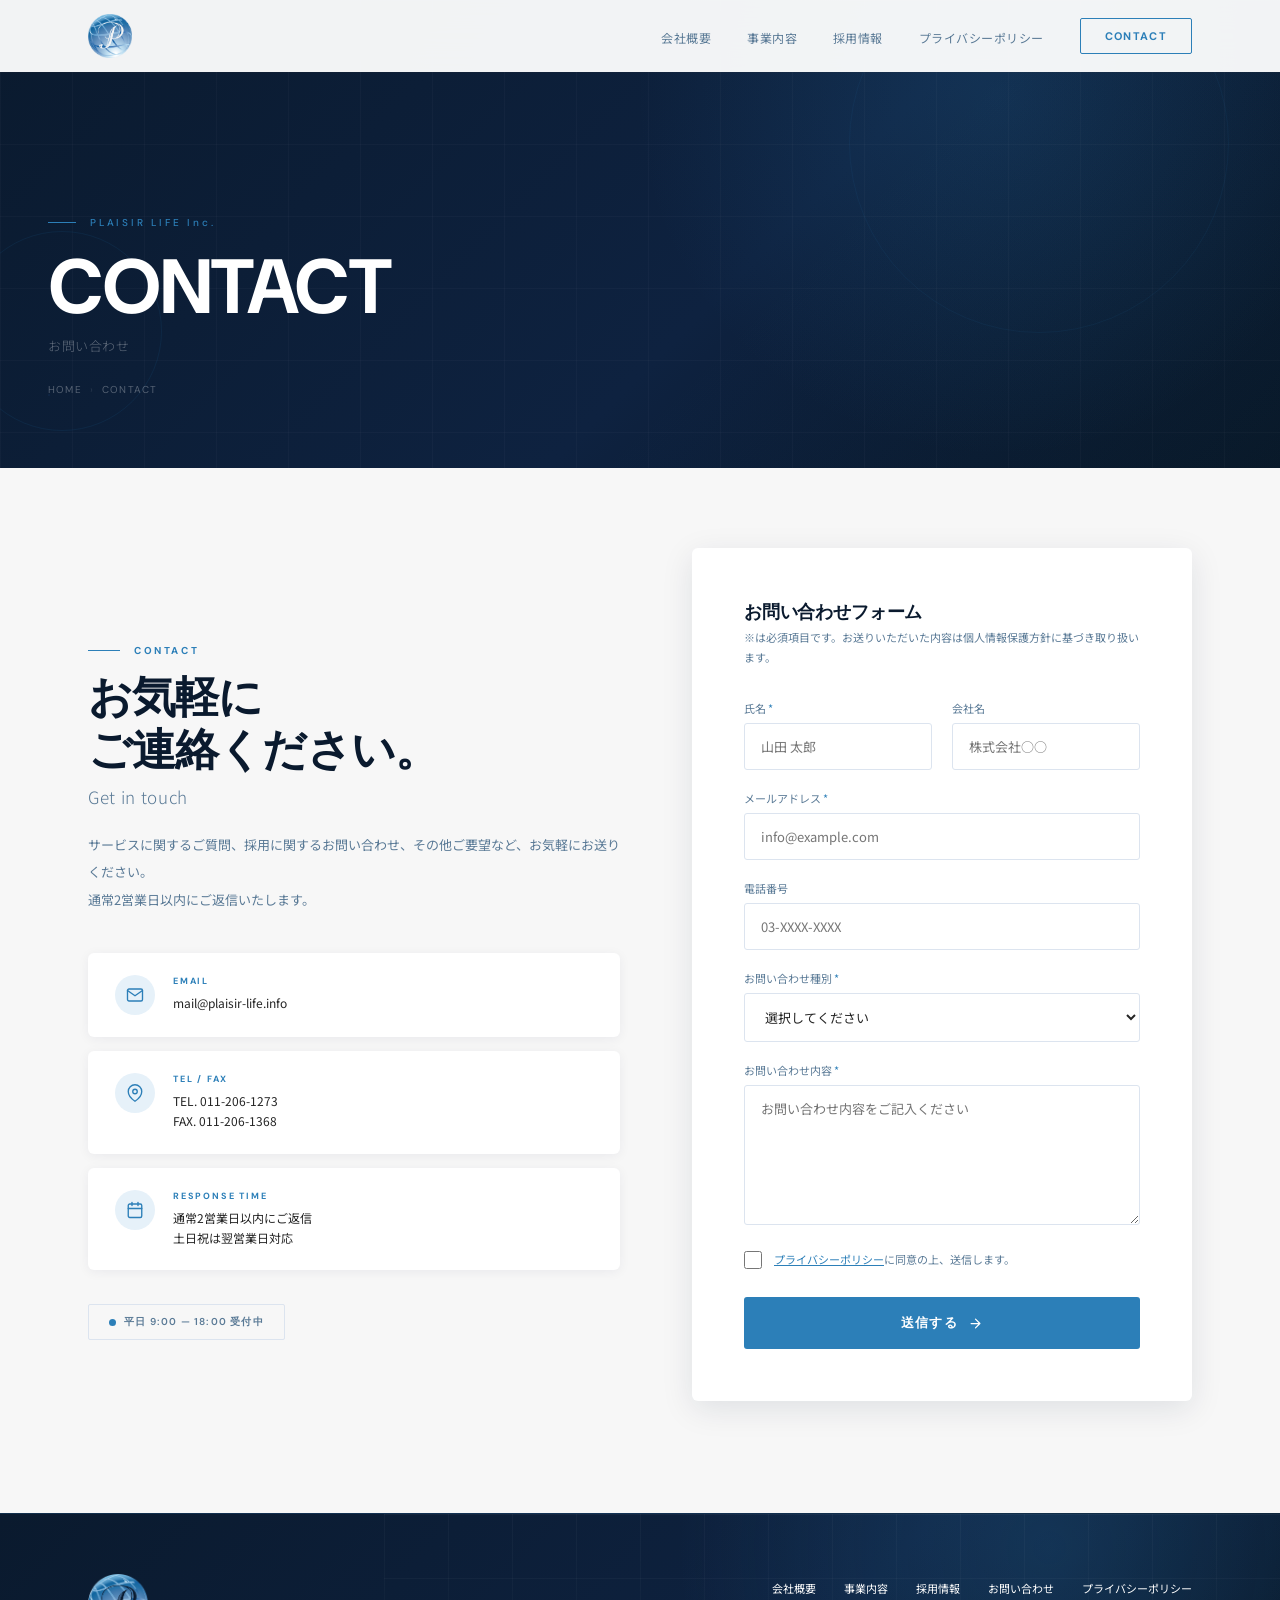
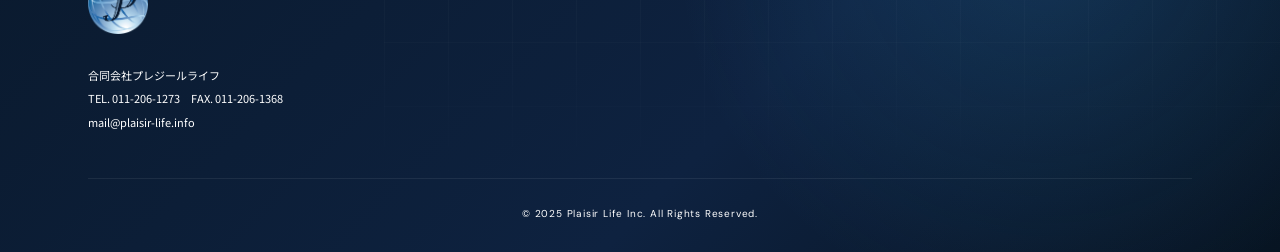
==== contact.html @ a633f7d4 "Add files via upload" ====
<!DOCTYPE html>
<html lang="ja">
<head>
<meta charset="UTF-8">
<meta name="viewport" content="width=device-width,initial-scale=1.0">
<title>お問い合わせ | Plaisir Life</title>
<link rel="preconnect" href="https://fonts.googleapis.com">
<link rel="stylesheet" href="https://fonts.googleapis.com/css2?family=Noto+Sans+JP:wght@300;400;500;700&family=DM+Sans:ital,opsz,wght@0,9..40,300;0,9..40,400;0,9..40,500;0,9..40,700;0,9..40,800;1,9..40,300&display=swap">
<link rel="stylesheet" href="css/common.css">
<link rel="stylesheet" href="css/contact.css">
</head>
<body class="page-sub">

<!-- HEADER -->
<header id="hd">
  <div class="hd-inner">
    <a href="index.html" class="logo"><img src="img/plaisir-life_logo.png" alt="Plaisir Life"></a>
    <ul class="nav">
      <li><a href="index.html#about">会社概要</a></li>
      <li><a href="index.html#biz">事業内容</a></li>
      <li><a href="index.html#rec">採用情報</a></li>
      <li><a href="privacy.html">プライバシーポリシー</a></li>
      <li><a href="contact.html" class="nav-cta"><span>CONTACT</span></a></li>
    </ul>
    <button class="hbg" id="hbg" aria-label="メニュー"><i></i><i></i><i></i></button>
  </div>
  <nav id="mnav">
    <a href="index.html#about" onclick="cm()">会社概要</a>
    <a href="index.html#biz"   onclick="cm()">事業内容</a>
    <a href="index.html#rec"   onclick="cm()">採用情報</a>
    <a href="privacy.html"     onclick="cm()">プライバシーポリシー</a>
    <a href="contact.html"     onclick="cm()">お問い合わせ</a>
  </nav>
</header>

<!-- PAGE HERO -->
<section id="page-hero">
  <div class="page-hero-bg"></div>
  <div class="ph-ring"></div>
  <div class="ph-ring"></div>
  <div class="ph-ring"></div>
  <div class="page-hero-c">
    <p class="ph-eyebrow">PLAISIR LIFE Inc.</p>
    <h1 class="ph-h1">CONTACT</h1>
    <p class="ph-sub">お問い合わせ</p>
    <div class="breadcrumb">
      <a href="index.html">HOME</a>
      <span class="breadcrumb-sep">›</span>
      <span>CONTACT</span>
    </div>
  </div>
</section>

<!-- CONTACT BODY -->
<section id="contact-body">
  <div class="wrap">
    <div class="contact-layout">

      <!-- 左：インフォ -->
      <div class="contact-info fi">
        <div class="sl"><span>Contact</span></div>
        <h2 class="contact-h2">お気軽に<br>ご連絡ください。<small>Get in touch</small></h2>
        <p class="contact-lead">サービスに関するご質問、採用に関するお問い合わせ、その他ご要望など、お気軽にお送りください。<br>通常2営業日以内にご返信いたします。</p>

        <div class="info-card fi d1">
          <div class="info-icon">
            <svg width="18" height="18" viewBox="0 0 24 24" fill="none" stroke="#2c7fb8" stroke-width="1.8" stroke-linecap="round" stroke-linejoin="round"><path d="M4 4h16c1.1 0 2 .9 2 2v12c0 1.1-.9 2-2 2H4c-1.1 0-2-.9-2-2V6c0-1.1.9-2 2-2z"/><polyline points="22,6 12,13 2,6"/></svg>
          </div>
          <div class="info-text">
            <p>EMAIL</p>
            <p>mail@plaisir-life.info</p>
          </div>
        </div>

        <div class="info-card fi d2">
          <div class="info-icon">
            <svg width="18" height="18" viewBox="0 0 24 24" fill="none" stroke="#2c7fb8" stroke-width="1.8" stroke-linecap="round" stroke-linejoin="round"><path d="M21 10c0 7-9 13-9 13S3 17 3 10a9 9 0 0 1 18 0z"/><circle cx="12" cy="10" r="3"/></svg>
          </div>
          <div class="info-text">
            <p>TEL / FAX</p>
            <p>TEL. 011-206-1273<br>FAX. 011-206-1368</p>
          </div>
        </div>

        <div class="info-card fi d3">
          <div class="info-icon">
            <svg width="18" height="18" viewBox="0 0 24 24" fill="none" stroke="#2c7fb8" stroke-width="1.8" stroke-linecap="round" stroke-linejoin="round"><rect x="3" y="4" width="18" height="18" rx="2" ry="2"/><line x1="16" y1="2" x2="16" y2="6"/><line x1="8" y1="2" x2="8" y2="6"/><line x1="3" y1="10" x2="21" y2="10"/></svg>
          </div>
          <div class="info-text">
            <p>RESPONSE TIME</p>
            <p>通常2営業日以内にご返信<br>土日祝は翌営業日対応</p>
          </div>
        </div>

        <div class="hours-badge fi d3">
          <span class="hours-dot"></span>
          平日 9:00 — 18:00 受付中
        </div>
      </div>

      <!-- 右：フォーム -->
      <div class="fi d1">
        <div class="form-card">
          <div id="form-area">
            <h3 class="form-h3">お問い合わせフォーム</h3>
            <p class="form-sub">※は必須項目です。お送りいただいた内容は個人情報保護方針に基づき取り扱います。</p>
            <form id="cform" onsubmit="hs(event)">
              <div class="frow">
                <div>
                  <label class="flbl">氏名 <span class="req">*</span></label>
                  <input type="text" placeholder="山田 太郎" required>
                </div>
                <div>
                  <label class="flbl">会社名</label>
                  <input type="text" placeholder="株式会社○○">
                </div>
              </div>
              <div class="fg">
                <label class="flbl">メールアドレス <span class="req">*</span></label>
                <input type="email" placeholder="info@example.com" required>
              </div>
              <div class="fg">
                <label class="flbl">電話番号</label>
                <input type="tel" placeholder="03-XXXX-XXXX">
              </div>
              <div class="fg">
                <label class="flbl">お問い合わせ種別 <span class="req">*</span></label>
                <select required>
                  <option value="">選択してください</option>
                  <option>サービスについて</option>
                  <option>KAMUI BASEについて</option>
                  <option>採用について</option>
                  <option>その他</option>
                </select>
              </div>
              <div class="fg">
                <label class="flbl">お問い合わせ内容 <span class="req">*</span></label>
                <textarea placeholder="お問い合わせ内容をご記入ください" required></textarea>
              </div>
              <label class="privacy-check">
                <input type="checkbox" required>
                <span><a href="privacy.html">プライバシーポリシー</a>に同意の上、送信します。</span>
              </label>
              <button type="submit" class="sbtn" id="sbtn">
                <span>送信する</span>
                <svg class="arr" width="15" height="15" viewBox="0 0 24 24" fill="none" stroke="currentColor" stroke-width="2" stroke-linecap="round" stroke-linejoin="round"><path d="M5 12h14M12 5l7 7-7 7"/></svg>
              </button>
            </form>
          </div>
          <div class="form-done" id="form-done">
            <div class="done-icon">
              <svg width="28" height="28" viewBox="0 0 24 24" fill="none" stroke="#2c7fb8" stroke-width="2" stroke-linecap="round" stroke-linejoin="round"><polyline points="20 6 9 17 4 12"/></svg>
            </div>
            <h3>送信が完了しました</h3>
            <p>お問い合わせありがとうございます。<br>内容を確認のうえ、2営業日以内にご返信いたします。</p>
          </div>
        </div>
      </div>

    </div>
  </div>
</section>

<!-- FOOTER -->
<footer>
  <div class="ft-inner">
    <div class="ft-top">
      <div>
        <div class="ft-logo"><img src="img/plaisir-life_logo.png" alt="Plaisir Life"></div>
        <div class="ft-addr">合同会社プレジールライフ<br>TEL. 011-206-1273　FAX. 011-206-1368<br>mail@plaisir-life.info</div>
      </div>
      <ul class="ft-links">
        <li><a href="index.html#about">会社概要</a></li>
        <li><a href="index.html#biz">事業内容</a></li>
        <li><a href="index.html#rec">採用情報</a></li>
        <li><a href="contact.html">お問い合わせ</a></li>
        <li><a href="privacy.html">プライバシーポリシー</a></li>
      </ul>
    </div>
    <p class="ft-copy">© 2025 Plaisir Life Inc. All Rights Reserved.</p>
  </div>
</footer>

<script src="js/common.js"></script>
<script src="js/contact.js"></script>
</body>
</html>
---- css/common.css ----
/* ══ Reset ══════════════════════════════════════════════ */
*,*::before,*::after{margin:0;padding:0;box-sizing:border-box}
html,body{margin:0;padding:0}
html{scroll-behavior:smooth}
html{background:#eef4f9}
body{font-family:'Noto Sans JP',sans-serif;color:#0a1929;background:#eef4f9;overflow-x:hidden}
a{text-decoration:none;color:inherit}
img{display:block;width:100%;height:100%;object-fit:cover}

/* ══ Variables ══════════════════════════════════════════ */
:root{
  --blue:#1d5e8d;
  --blue-deep:#143f5f;
  --blue-mid:#2c7fb8;
  --green:#2c7fb8;
  --green-deep:#1d5e8d;
  --green-light:#e6f1f9;
  --navy:#0a1a2e;
  --navy2:#0e2240;
  --white:#ffffff;
  --off:#f7f7f7;
  --gray:#f0f4f8;
  --border:#dce4ef;
  --text:#252525;
  --muted:#5a7a96;
  --shadow-sm:0 2px 12px rgba(10,25,60,.06);
  --shadow-md:0 8px 32px rgba(10,25,60,.10);
  --shadow-lg:0 20px 60px rgba(10,25,60,.14);
}

/* ══ FadeIn ═════════════════════════════════════════════ */
.fi{opacity:0;transform:translateY(36px);transition:opacity .8s cubic-bezier(.22,1,.36,1),transform .8s cubic-bezier(.22,1,.36,1)}
.fi.fl{transform:translateX(-36px)}
.fi.fr{transform:translateX(36px)}
.fi.vis{opacity:1;transform:translate(0,0)}
.fi.d1{transition-delay:.1s}.fi.d2{transition-delay:.2s}.fi.d3{transition-delay:.3s}
.fi.d4{transition-delay:.4s}.fi.d5{transition-delay:.5s}

/* ══ Layout ═════════════════════════════════════════════ */
.wrap{max-width:1200px;margin:0 auto;padding:0 48px}
@media(max-width:768px){.wrap{padding:0 20px}}

/* ══ SecLabel ═══════════════════════════════════════════ */
.sl{display:flex;align-items:center;gap:14px;margin-bottom:14px}
.sl::before{content:'';display:block;width:32px;height:1.5px;background:var(--green);flex-shrink:0}
.sl span{font-family:'DM Sans',sans-serif;font-size:10px;letter-spacing:.26em;color:var(--green);font-weight:700;text-transform:uppercase}

/* ══ Arrow SVG ══════════════════════════════════════════ */
.arr{display:inline-block;transition:transform .3s cubic-bezier(.22,1,.36,1)}

/* ══════════════════════════════════════════════════════ */
/* HEADER (全ページ共通)                                    */
/* ══════════════════════════════════════════════════════ */
#hd{
  position:fixed;top:0;left:0;right:0;z-index:200;
  transition:background .5s,box-shadow .5s,backdrop-filter .5s;
}
.hd-inner{max-width:1200px;margin:0 auto;padding:0 48px;height:72px;display:flex;align-items:center;justify-content:space-between}
@media(max-width:768px){.hd-inner{padding:0 20px}}

/* デフォルト：透過＋白文字（ダークなページヒーロー上で使用） */
.logo{display:inline-flex;align-items:center;height:44px}
.logo img{height:100%;width:auto;display:block;object-fit:contain;transition:filter .4s}
.logo .logo-txt{
  display:inline-flex;align-items:center;align-self:stretch;
  margin-left:14px;padding-left:14px;
  border-left:1px solid rgba(10,26,46,.18);
  font-family:'DM Sans',sans-serif;font-weight:500;font-size:17px;
  letter-spacing:.02em;color:var(--navy);line-height:1;
  transition:color .4s,border-color .4s;
}
.nav{display:flex;gap:36px;align-items:center;list-style:none}
.nav a{font-family:'Noto Sans JP',sans-serif;font-size:12px;letter-spacing:.04em;color:rgba(255,255,255,.75);transition:color .25s}
.nav a:hover{color:var(--green)!important}

/* スクロール時：白背景＋ナビ文字 */
#hd.on{
  background:rgba(255,255,255,.95);
  box-shadow:0 1px 0 rgba(0,0,0,.07);
  backdrop-filter:blur(16px);
  -webkit-backdrop-filter:blur(16px);
}
#hd.on .nav a{color:var(--muted)}

/* CONTACTボタン */
.nav a.nav-cta{
  display:inline-flex;align-items:center;
  font-family:'DM Sans',sans-serif;font-size:11px;font-weight:700;letter-spacing:.12em;
  padding:10px 24px;border-radius:2px;
  border:1.5px solid var(--green);color:var(--green)!important;
  position:relative;overflow:hidden;transition:color .3s!important;
}
.nav a.nav-cta::before{
  content:'';position:absolute;inset:0;background:var(--green);
  transform:translateX(-101%);transition:transform .35s cubic-bezier(.22,1,.36,1);
}
.nav a.nav-cta:hover{color:#fff!important}
.nav a.nav-cta:hover::before{transform:translateX(0)}
.nav a.nav-cta span{position:relative;z-index:1}

/* ハンバーガー */
.hbg{display:none;flex-direction:column;gap:6px;padding:4px;background:none;border:none;cursor:pointer}
.hbg i{display:block;width:24px;height:1.5px;background:#fff;transition:transform .35s,opacity .35s,background .4s}
#hd.on .hbg i{background:var(--navy)}
.hbg.op i:nth-child(1){transform:translateY(7.5px) rotate(45deg)}
.hbg.op i:nth-child(2){opacity:0}
.hbg.op i:nth-child(3){transform:translateY(-7.5px) rotate(-45deg)}
#mnav{display:none;background:#fff;border-top:1px solid var(--border);padding:8px 20px 24px}
#mnav a{display:block;padding:15px 0;border-bottom:1px solid var(--border);font-family:'Noto Sans JP',sans-serif;font-size:13px;color:var(--text)}
@media(max-width:900px){.nav{display:none}.hbg{display:flex}}

/* トップページ用：ライトなヒーロー上で使うため、初期状態をネイビー文字に上書き */
.page-top .nav a{color:var(--muted)}
.page-top .hbg i{background:var(--navy)}
.page-top #hd.on{background:#ffffff;backdrop-filter:none;-webkit-backdrop-filter:none;box-shadow:0 1px 0 rgba(0,0,0,.08)}

/* ══════════════════════════════════════════════════════ */
/* PAGE HERO (下層ページ共通)                              */
/* ══════════════════════════════════════════════════════ */
#page-hero{
  min-height:52vh;background:var(--navy);
  display:flex;align-items:flex-end;
  position:relative;overflow:hidden;
  padding:140px 48px 72px;
}
@media(max-width:768px){#page-hero{padding:120px 20px 52px;min-height:44vh}}
.page-hero-bg{
  position:absolute;inset:0;
  background:
    radial-gradient(circle at 78% 20%,rgba(44,127,184,.18),transparent 34%),
    linear-gradient(135deg,var(--navy) 0%,var(--navy2) 58%,#071422 100%);
  opacity:1;z-index:0;
}
#page-hero::before{
  content:'';position:absolute;inset:0;z-index:1;
  background-image:linear-gradient(rgba(255,255,255,.025) 1px,transparent 1px),
    linear-gradient(90deg,rgba(255,255,255,.025) 1px,transparent 1px);
  background-size:72px 72px;
}
#page-hero::after{
  content:'';position:absolute;z-index:1;
  top:0;right:0;width:55%;height:100%;
  background:linear-gradient(135deg,transparent 40%,rgba(44,127,184,.05) 100%);
  clip-path:polygon(20% 0,100% 0,100% 100%,0 100%);
}
.ph-ring{position:absolute;border-radius:50%;border:1px solid rgba(44,127,184,.12);pointer-events:none}
.ph-ring:nth-child(1){width:600px;height:600px;top:-30%;right:-8%;z-index:1}
.ph-ring:nth-child(2){width:380px;height:380px;top:-10%;right:4%;border-color:rgba(44,127,184,.08);z-index:1}
.ph-ring:nth-child(3){width:200px;height:200px;bottom:8%;left:-3%;border-color:rgba(29,94,141,.16);z-index:1}
.page-hero-c{max-width:1200px;margin:0 auto;width:100%;position:relative;z-index:2}
.ph-eyebrow{
  font-family:'DM Sans',sans-serif;font-size:10px;font-weight:500;letter-spacing:.28em;
  color:var(--green);display:flex;align-items:center;gap:14px;margin-bottom:20px;
  animation:fuUp .9s cubic-bezier(.22,1,.36,1) both;
}
.ph-eyebrow::before{content:'';display:block;width:28px;height:1.5px;background:var(--green)}
.ph-h1{
  font-family:'DM Sans',sans-serif;font-weight:800;
  font-size:clamp(36px,6vw,80px);
  color:#fff;line-height:1;letter-spacing:-.02em;margin-bottom:10px;
  animation:fuUp .9s cubic-bezier(.22,1,.36,1) .1s both;
}
.ph-sub{
  font-family:'Noto Sans JP',sans-serif;font-size:13px;font-weight:300;
  color:rgba(255,255,255,.35);letter-spacing:.04em;
  animation:fuUp .9s cubic-bezier(.22,1,.36,1) .2s both;
}
.breadcrumb{
  display:flex;align-items:center;gap:8px;margin-top:28px;
  font-family:'DM Sans',sans-serif;font-size:10px;letter-spacing:.12em;
  color:rgba(255,255,255,.3);
  animation:fuUp .9s cubic-bezier(.22,1,.36,1) .3s both;
}
.breadcrumb a{color:rgba(255,255,255,.3);transition:color .25s}
.breadcrumb a:hover{color:var(--green)}
.breadcrumb-sep{opacity:.4}

/* ══════════════════════════════════════════════════════ */
/* FOOTER (全ページ共通)                                    */
/* ══════════════════════════════════════════════════════ */
footer{
  background:
    radial-gradient(circle at 82% 10%,rgba(44,127,184,.22),transparent 34%),
    linear-gradient(135deg,var(--navy) 0%,var(--navy2) 58%,#071422 100%);
  padding:60px 0 32px;
  border-top:1px solid rgba(44,127,184,.18);
  position:relative;
  overflow:hidden;
}
footer::before{
  content:'';
  position:absolute;
  inset:0 0 auto auto;
  width:min(70vw,1180px);
  height:280px;
  background:
    linear-gradient(rgba(255,255,255,.04) 1px,transparent 1px),
    linear-gradient(90deg,rgba(255,255,255,.035) 1px,transparent 1px);
  background-size:64px 64px;
  background-position:top right;
  mask-image:linear-gradient(180deg,#000 0%,transparent 100%);
  -webkit-mask-image:linear-gradient(180deg,#000 0%,transparent 100%);
  pointer-events:none;
}
.ft-inner{max-width:1200px;margin:0 auto;padding:0 48px;position:relative;z-index:1}
@media(max-width:768px){.ft-inner{padding:0 20px}}
.ft-top{display:flex;justify-content:space-between;align-items:flex-start;flex-wrap:wrap;gap:36px;padding-bottom:44px;border-bottom:1px solid rgba(255,255,255,.07);margin-bottom:28px}
.ft-logo{display:inline-flex;align-items:center;height:60px;margin-bottom:30px}
.ft-logo img{height:100%;width:auto;display:block;object-fit:contain}
.ft-logo .logo-txt{
  display:inline-flex;align-items:center;align-self:stretch;
  margin-left:14px;padding-left:14px;
  border-left:1px solid rgba(255,255,255,.18);
  font-family:'DM Sans',sans-serif;font-weight:500;font-size:16px;
  letter-spacing:.02em;color:#fff;line-height:1;
}
.ft-addr{
  font-family:'Noto Sans JP',sans-serif;font-size:11px;color:#fff;line-height:2.1;
  max-width:420px;
}
.ft-links{display:flex;gap:28px;flex-wrap:wrap;list-style:none;align-items:center}
.ft-links a{font-family:'Noto Sans JP',sans-serif;font-size:11px;color:#fff;transition:color .25s}
.ft-links a:hover{color:var(--green)}
.ft-copy{font-family:'DM Sans',sans-serif;font-size:10px;color:#fff;letter-spacing:.08em;text-align:center}

/* ══ Keyframes ══════════════════════════════════════════ */
@keyframes fuUp{from{opacity:0;transform:translateY(28px)}to{opacity:1;transform:translateY(0)}}
---- css/contact.css ----
/* ══════════════════════════════════════════════════════ */
/* CONTACT BODY                                            */
/* ══════════════════════════════════════════════════════ */
#contact-body{background:var(--off);padding:80px 0 112px;position:relative;overflow:hidden}

.contact-layout{
  display:grid;
  grid-template-columns:1fr 500px;
  gap:72px;
  align-items:start;
}
@media(max-width:1024px){.contact-layout{grid-template-columns:1fr}}

/* 左：インフォ */
.contact-info{position:sticky;top:96px}
@media(max-width:1024px){.contact-info{position:static}}
.contact-h2{
  font-family:'DM Sans',sans-serif;font-weight:800;
  font-size:clamp(28px,3.5vw,44px);color:var(--navy);letter-spacing:-.02em;
  line-height:1.2;margin-bottom:8px;
}
.contact-h2 small{
  display:block;font-family:'Noto Sans JP',sans-serif;
  font-size:clamp(13px,1.5vw,17px);font-weight:300;
  letter-spacing:.04em;color:var(--muted);margin-top:10px;
}
.contact-lead{
  font-family:'Noto Sans JP',sans-serif;font-size:13px;
  color:var(--muted);line-height:2.1;margin:24px 0 40px;
}

/* インフォカード */
.info-card{
  display:flex;align-items:flex-start;gap:18px;
  padding:22px 24px;background:#fff;border-radius:6px;
  box-shadow:var(--shadow-sm);margin-bottom:14px;
  border-left:3px solid transparent;
  transition:border-color .3s,box-shadow .3s;
}
.info-card:hover{border-left-color:var(--green);box-shadow:var(--shadow-md)}
.info-icon{
  width:40px;height:40px;border-radius:50%;background:var(--green-light);
  display:flex;align-items:center;justify-content:center;flex-shrink:0;
}
.info-text p:first-child{
  font-family:'DM Sans',sans-serif;font-size:9px;font-weight:700;
  letter-spacing:.2em;color:var(--green);margin-bottom:6px;
}
.info-text p:last-child{
  font-family:'Noto Sans JP',sans-serif;font-size:12px;color:var(--text);line-height:1.7;
}

/* 対応時間バッジ */
.hours-badge{
  display:inline-flex;align-items:center;gap:8px;margin-top:20px;
  padding:10px 20px;border:1.5px solid var(--border);border-radius:2px;
  font-family:'DM Sans',sans-serif;font-size:10px;font-weight:600;
  letter-spacing:.12em;color:var(--muted);
}
.hours-dot{width:7px;height:7px;border-radius:50%;background:var(--green);animation:pulse 2s ease-in-out infinite}

/* 右：フォーム */
.form-card{background:#fff;border-radius:6px;padding:52px;box-shadow:var(--shadow-md)}
@media(max-width:600px){.form-card{padding:28px 20px}}
.form-h3{
  font-family:'DM Sans',sans-serif;font-weight:800;font-size:18px;
  color:var(--navy);letter-spacing:-.01em;margin-bottom:4px;
}
.form-sub{
  font-family:'Noto Sans JP',sans-serif;font-size:11px;color:var(--muted);
  margin-bottom:32px;line-height:1.8;
}
.frow{display:grid;grid-template-columns:1fr 1fr;gap:20px;margin-bottom:20px}
@media(max-width:560px){.frow{grid-template-columns:1fr}}
.fg{margin-bottom:20px}
.flbl{font-family:'Noto Sans JP',sans-serif;font-size:11px;color:var(--muted);display:block;margin-bottom:7px}
.flbl .req{color:var(--green)}
input[type=text],input[type=email],input[type=tel],select,textarea{
  width:100%;padding:13px 16px;
  border:1.5px solid var(--border);border-radius:3px;
  font-family:'Noto Sans JP',sans-serif;font-size:13px;
  color:var(--text);background:#fff;outline:none;
  transition:border-color .25s,box-shadow .25s;
}
input:focus,select:focus,textarea:focus{
  border-color:var(--green);
  box-shadow:0 0 0 3px rgba(44,127,184,.14);
}
textarea{min-height:140px;resize:vertical}

/* プライバシー同意 */
.privacy-check{
  display:flex;align-items:flex-start;gap:12px;
  margin-bottom:28px;cursor:pointer;
}
.privacy-check input[type=checkbox]{
  width:18px;height:18px;flex-shrink:0;margin-top:1px;
  accent-color:var(--green);cursor:pointer;
}
.privacy-check span{
  font-family:'Noto Sans JP',sans-serif;font-size:11px;
  color:var(--muted);line-height:1.8;
}
.privacy-check a{color:var(--green);text-decoration:underline}

.sbtn{
  width:100%;padding:17px;border-radius:3px;
  background:var(--green);color:#fff;border:none;cursor:pointer;
  font-family:'DM Sans',sans-serif;font-size:13px;font-weight:700;letter-spacing:.1em;
  display:flex;align-items:center;justify-content:center;gap:10px;
  position:relative;overflow:hidden;transition:color .3s;
}
.sbtn::before{
  content:'';position:absolute;inset:0;background:var(--green-deep);
  transform:translateX(-101%);transition:transform .4s cubic-bezier(.22,1,.36,1);
}
.sbtn:hover::before{transform:translateX(0)}
.sbtn:hover .arr{transform:translateX(5px)}
.sbtn span,.sbtn svg{position:relative;z-index:1}
.sbtn:disabled{opacity:.6;cursor:not-allowed}

/* 完了メッセージ */
.form-done{
  display:none;text-align:center;padding:60px 20px;
}
.done-icon{
  width:64px;height:64px;border-radius:50%;background:var(--green-light);
  display:flex;align-items:center;justify-content:center;margin:0 auto 20px;
}
.form-done h3{
  font-family:'DM Sans',sans-serif;font-weight:800;font-size:22px;
  color:var(--navy);margin-bottom:10px;
}
.form-done p{font-family:'Noto Sans JP',sans-serif;font-size:13px;color:var(--muted);line-height:2}

/* ══ Keyframes ══════════════════════════════════════════ */
@keyframes pulse{0%,100%{opacity:1;transform:scale(1)}50%{opacity:.6;transform:scale(.85)}}
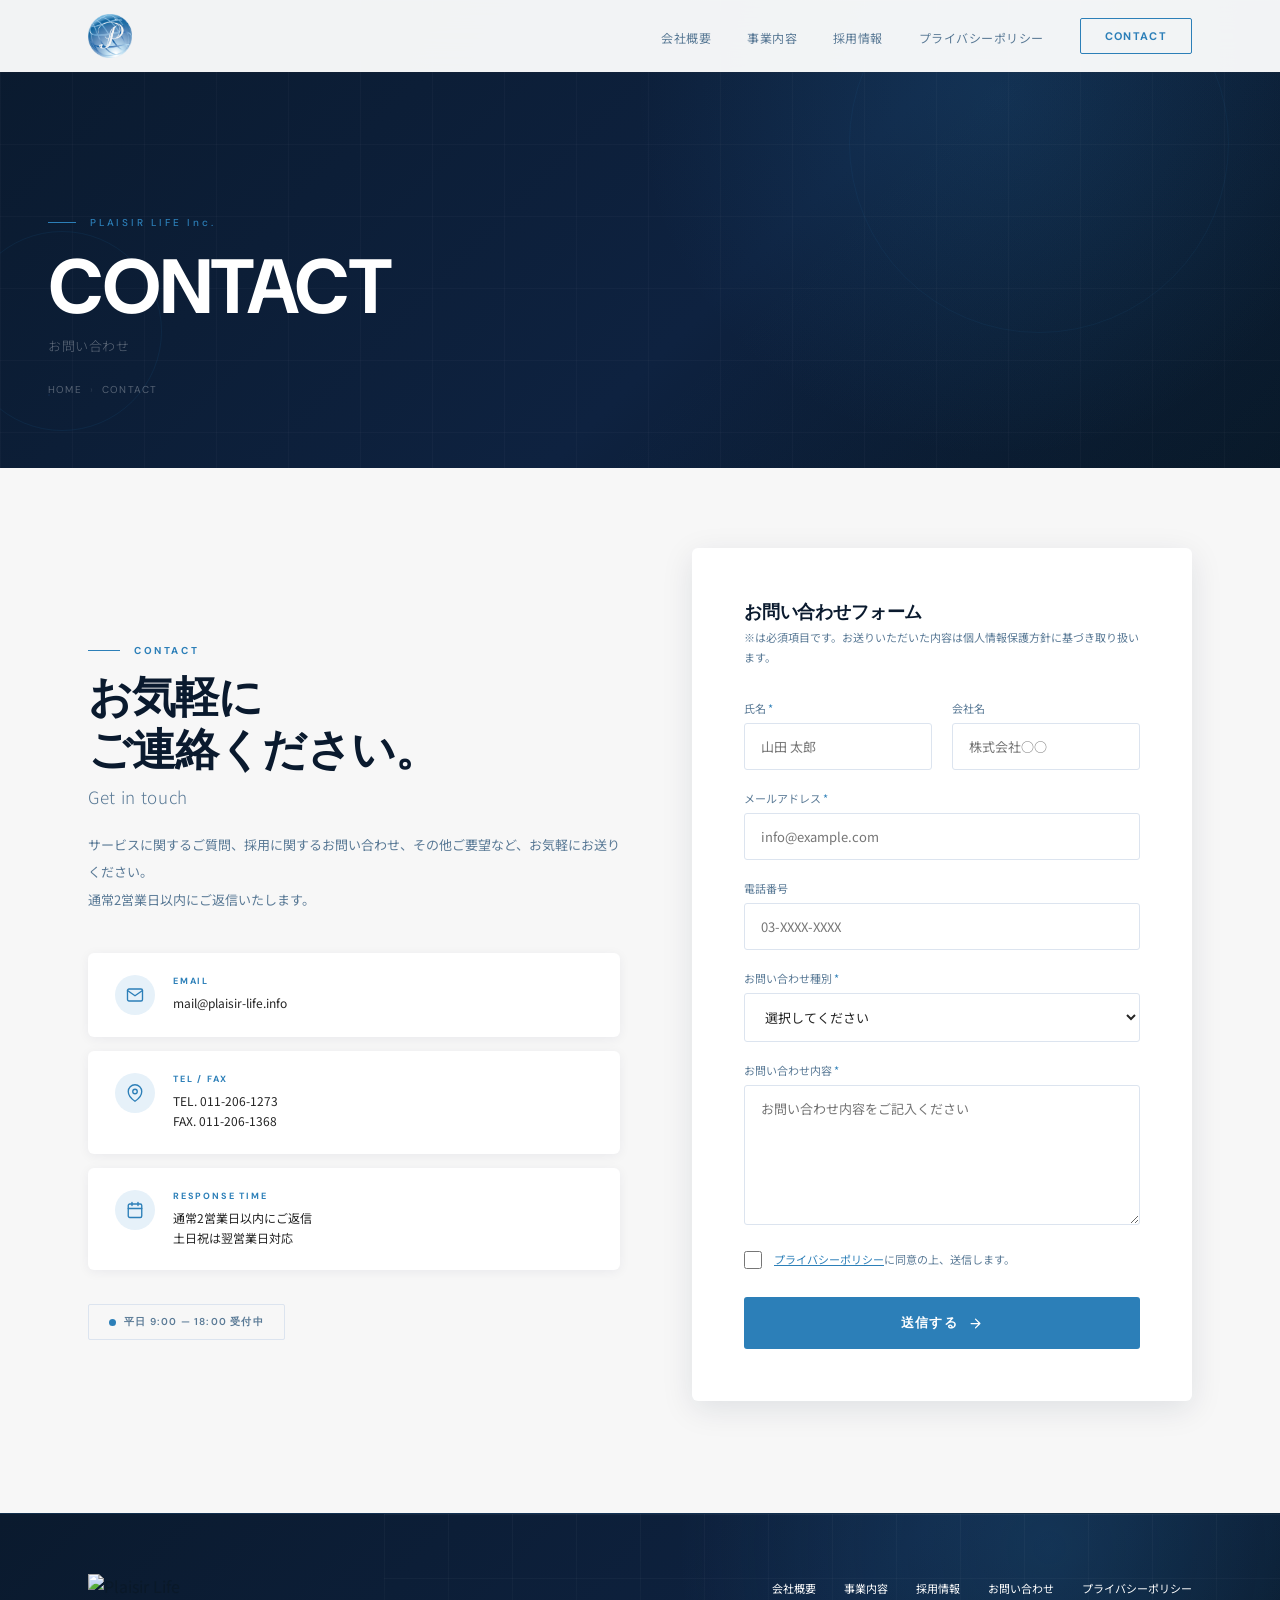
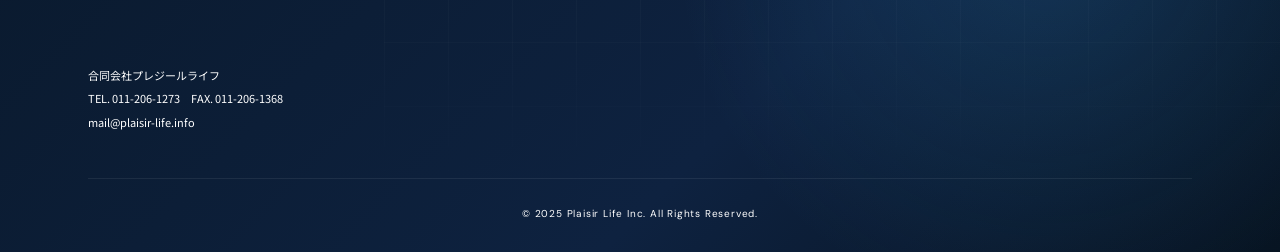
==== commit 75de8e38: "フッターロゴをfooter_logo.pngに変更 Co-Authored-By: Claude Opus 4.6 (1M context) <noreply@anthropic.com>" ====
--- a/contact.html
+++ b/contact.html
@@ -166,7 +166,7 @@
   <div class="ft-inner">
     <div class="ft-top">
       <div>
-        <div class="ft-logo"><img src="img/plaisir-life_logo.png" alt="Plaisir Life"></div>
+        <div class="ft-logo"><img src="img/footer_logo.png" alt="Plaisir Life"></div>
         <div class="ft-addr">合同会社プレジールライフ<br>TEL. 011-206-1273　FAX. 011-206-1368<br>mail@plaisir-life.info</div>
       </div>
       <ul class="ft-links">
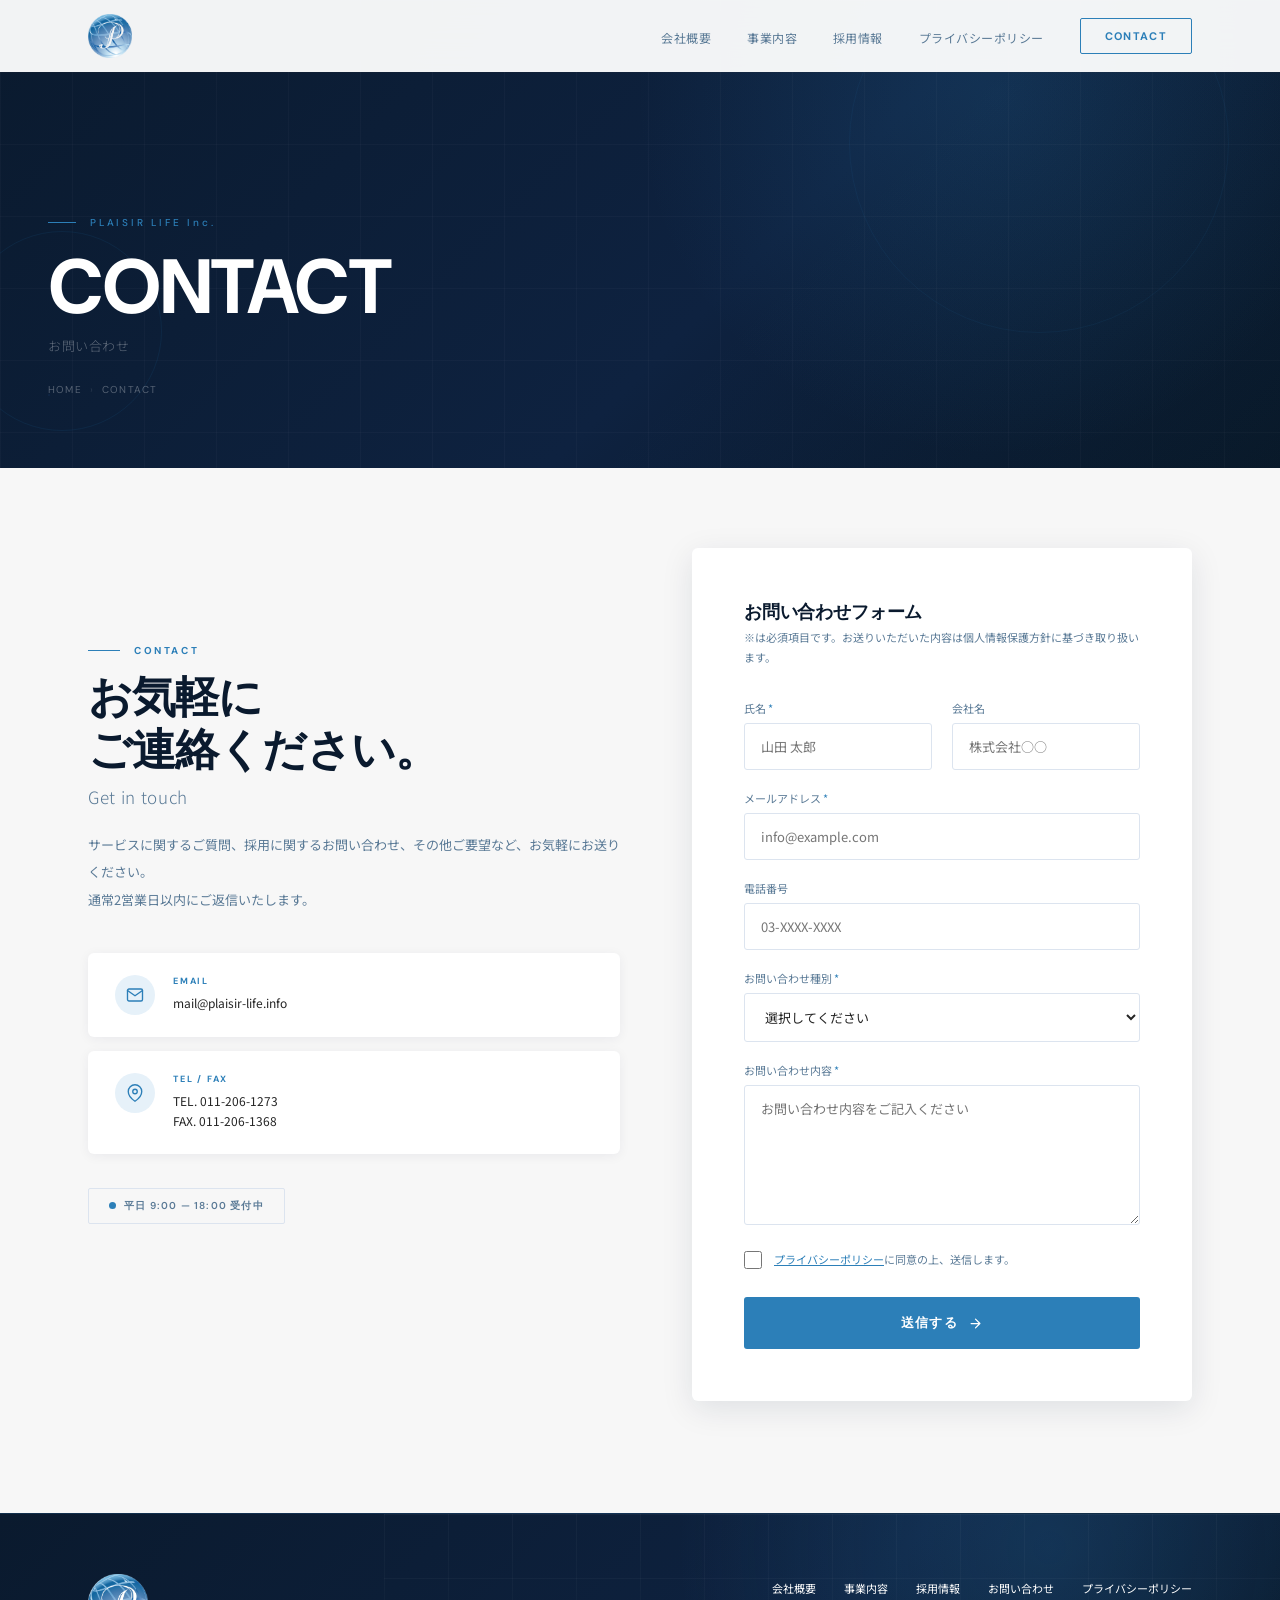
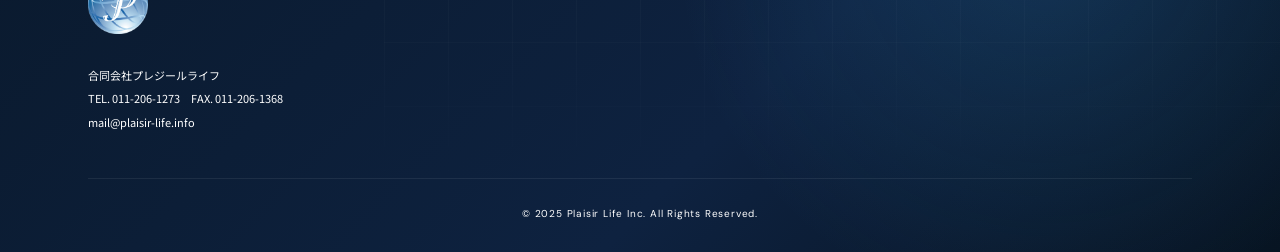
==== commit 2e29bf46: "RESPONSE TIMEカードを削除 Co-Authored-By: Claude Opus 4.6 (1M context) <noreply@anthropic.com>" ====
--- a/contact.html
+++ b/contact.html
@@ -82,15 +82,6 @@
           </div>
         </div>
 
-        <div class="info-card fi d3">
-          <div class="info-icon">
-            <svg width="18" height="18" viewBox="0 0 24 24" fill="none" stroke="#2c7fb8" stroke-width="1.8" stroke-linecap="round" stroke-linejoin="round"><rect x="3" y="4" width="18" height="18" rx="2" ry="2"/><line x1="16" y1="2" x2="16" y2="6"/><line x1="8" y1="2" x2="8" y2="6"/><line x1="3" y1="10" x2="21" y2="10"/></svg>
-          </div>
-          <div class="info-text">
-            <p>RESPONSE TIME</p>
-            <p>通常2営業日以内にご返信<br>土日祝は翌営業日対応</p>
-          </div>
-        </div>
 
         <div class="hours-badge fi d3">
           <span class="hours-dot"></span>
--- a/css/contact.css
+++ b/css/contact.css
@@ -35,9 +35,7 @@
   padding:22px 24px;background:#fff;border-radius:6px;
   box-shadow:var(--shadow-sm);margin-bottom:14px;
   border-left:3px solid transparent;
-  transition:border-color .3s,box-shadow .3s;
 }
-.info-card:hover{border-left-color:var(--green);box-shadow:var(--shadow-md)}
 .info-icon{
   width:40px;height:40px;border-radius:50%;background:var(--green-light);
   display:flex;align-items:center;justify-content:center;flex-shrink:0;
